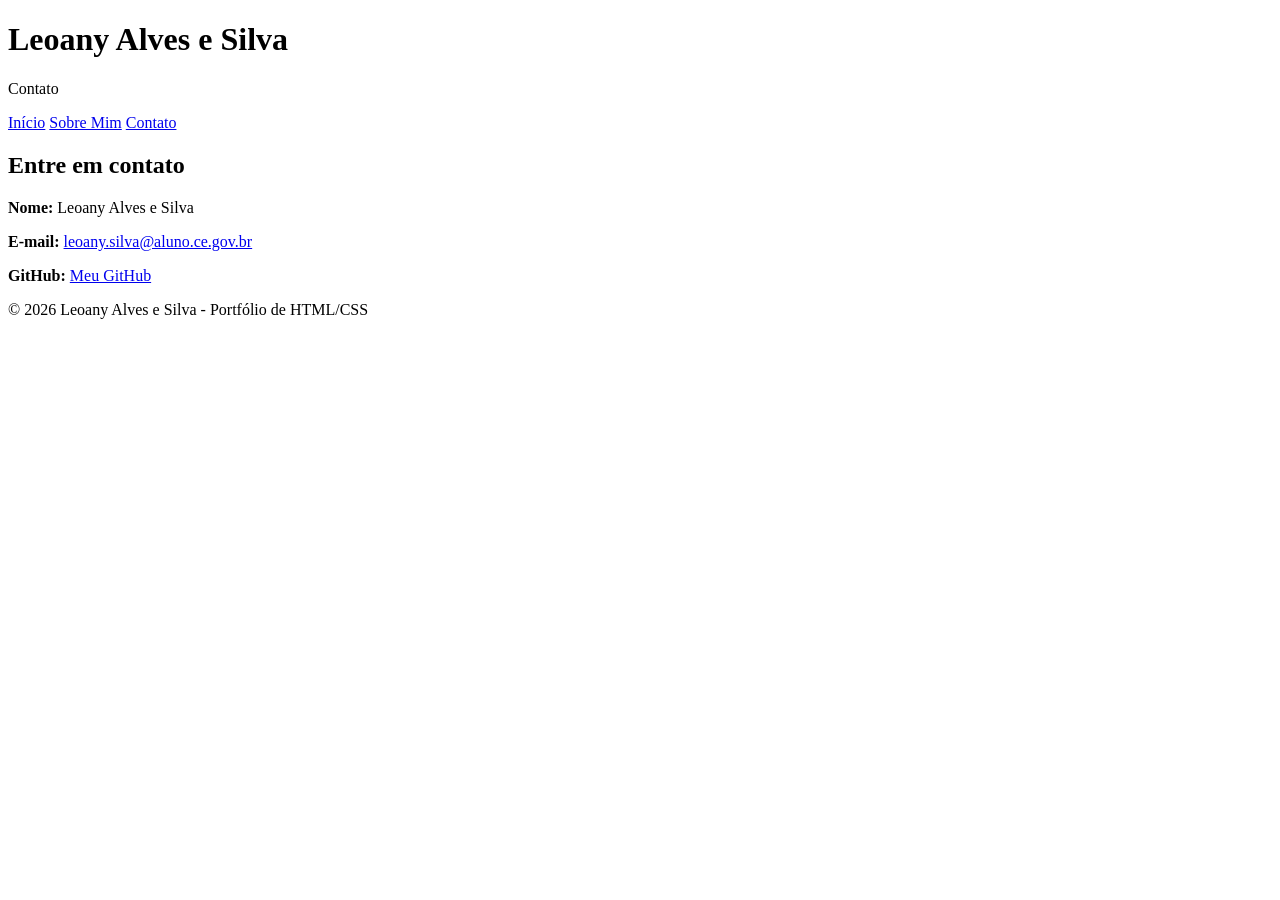
==== contato.html @ 00587df7 "Add files via upload" ====
<!DOCTYPE html>
<html lang="pt-br">
<head>
    <meta charset="UTF-8">
    <meta name="viewport" content="width=device-width, initial-scale=1.0">
    <title>Contato - Leoany Alves e Silva</title>
    <link rel="stylesheet" href="css/style.css">
</head>
<body>

    <header>
        <h1>Leoany Alves e Silva</h1>
        <p>Contato</p>

        <nav>
            <a href="index.html">Início</a>
            <a href="sobre.html">Sobre Mim</a>
            <a href="contato.html">Contato</a>
        </nav>
    </header>

    <main>
        <section class="contato">
            <h2>Entre em contato</h2>

            <p><strong>Nome:</strong> Leoany Alves e Silva</p>

            <p>
                <strong>E-mail:</strong>
                <a href="mailto:leoany.silva@aluno.ce.gov.br">
                    leoany.silva@aluno.ce.gov.br
                </a>
            </p>

            <p>
                <strong>GitHub:</strong>
                <a href="https://github.com/Leoany" target="_blank">
                    Meu GitHub
                </a>
            </p>
        </section>
    </main>

    <footer>
        <p>© 2026 Leoany Alves e Silva - Portfólio de HTML/CSS</p>
    </footer>

</body>
</html>
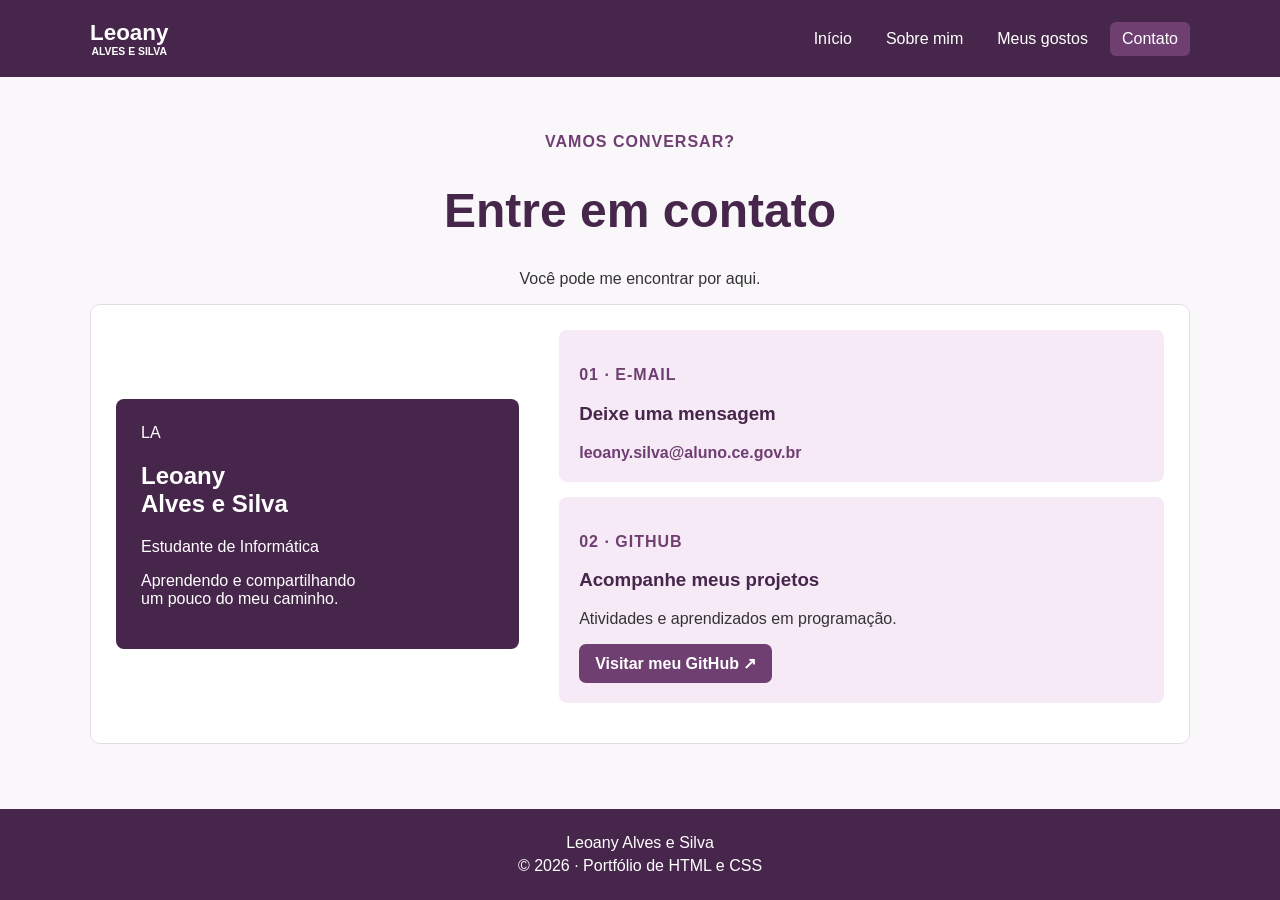
==== commit 87e566fa: "versão revisada" ====
--- a/contato.html
+++ b/contato.html
@@ -1,49 +1,61 @@
 <!DOCTYPE html>
-<html lang="pt-br">
+<html lang="pt-BR">
+
 <head>
     <meta charset="UTF-8">
     <meta name="viewport" content="width=device-width, initial-scale=1.0">
     <title>Contato - Leoany Alves e Silva</title>
     <link rel="stylesheet" href="css/style.css">
 </head>
+
 <body>
-
     <header>
-        <h1>Leoany Alves e Silva</h1>
-        <p>Contato</p>
-
-        <nav>
-            <a href="index.html">Início</a>
-            <a href="sobre.html">Sobre Mim</a>
-            <a href="contato.html">Contato</a>
-        </nav>
+        <div class="cabecalho">
+            <a class="marca" href="index.html">Leoany<span>ALVES E SILVA</span></a>
+            <nav aria-label="Menu principal">
+                <a href="index.html">Início</a>
+                <a href="sobre.html">Sobre mim</a>
+                <a href="gostos.html">Meus gostos</a>
+                <a class="ativo" href="contato.html" aria-current="page">Contato</a>
+            </nav>
+        </div>
     </header>
 
     <main>
+        <div class="titulo-pagina">
+            <p class="etiqueta">VAMOS CONVERSAR?</p>
+            <h1>Entre em contato</h1>
+            <p>Você pode me encontrar por aqui.</p>
+        </div>
+
         <section class="contato">
-            <h2>Entre em contato</h2>
-
-            <p><strong>Nome:</strong> Leoany Alves e Silva</p>
-
-            <p>
-                <strong>E-mail:</strong>
-                <a href="mailto:leoany.silva@aluno.ce.gov.br">
-                    leoany.silva@aluno.ce.gov.br
-                </a>
-            </p>
-
-            <p>
-                <strong>GitHub:</strong>
-                <a href="https://github.com/Leoany" target="_blank">
-                    Meu GitHub
-                </a>
-            </p>
+            <div class="contato-perfil">
+                <span class="monograma" aria-hidden="true">LA</span>
+                <h2>Leoany<br>Alves e Silva</h2>
+                <p>Estudante de Informática</p>
+                <p>Aprendendo e compartilhando<br>um pouco do meu caminho.</p>
+            </div>
+            <div class="contato-links">
+                <div class="contato-item">
+                    <p class="etiqueta">01 · E-MAIL</p>
+                    <h3>Deixe uma mensagem</h3>
+                    <a class="email" href="mailto:leoany.silva@aluno.ce.gov.br">leoany.silva@aluno.ce.gov.br</a>
+                </div>
+                <div class="contato-item">
+                    <p class="etiqueta">02 · GITHUB</p>
+                    <h3>Acompanhe meus projetos</h3>
+                    <p>Atividades e aprendizados em programação.</p>
+                    <a class="botao" href="https://github.com/Leoany" target="_blank" rel="noopener noreferrer">Visitar
+                        meu GitHub &nearr;</a>
+                </div>
+            </div>
         </section>
     </main>
 
     <footer>
-        <p>© 2026 Leoany Alves e Silva - Portfólio de HTML/CSS</p>
+        <p class="nome-rodape">Leoany Alves e Silva</p>
+        <p>© 2026 · Portfólio de HTML e CSS</p>
     </footer>
+</body>
 
-</body>
 </html>
--- a/css/style.css
+++ b/css/style.css
@@ -0,0 +1,242 @@
+* {
+    box-sizing: border-box;
+}
+
+body {
+    margin: 0;
+    font-family: Arial, sans-serif;
+    color: #333;
+    background: #faf7fb;
+}
+
+img {
+    max-width: 100%;
+}
+
+a {
+    text-decoration: none;
+}
+
+header,
+footer {
+    padding: 20px;
+    color: white;
+    background: #47264b;
+    text-align: center;
+}
+
+.cabecalho,
+main {
+    width: 90%;
+    max-width: 1100px;
+    margin: auto;
+}
+
+.cabecalho {
+    display: flex;
+    justify-content: space-between;
+    align-items: center;
+}
+
+.marca {
+    color: white;
+    font-size: 1.4rem;
+    font-weight: bold;
+}
+
+.marca span {
+    display: block;
+    font-size: .65rem;
+}
+
+nav {
+    display: flex;
+    gap: 10px;
+}
+
+nav a {
+    padding: 8px 12px;
+    color: white;
+    border-radius: 6px;
+}
+
+nav a:hover,
+nav .ativo {
+    background: #6f3f72;
+}
+
+main {
+    padding: 40px 0;
+}
+
+h1,
+h2,
+h3 {
+    color: #47264b;
+}
+
+h1 {
+    font-size: 3rem;
+}
+
+.etiqueta {
+    color: #6f3f72;
+    font-weight: bold;
+    letter-spacing: 1px;
+}
+
+.apresentacao,
+.sobre,
+.contato {
+    display: grid;
+    gap: 40px;
+    align-items: center;
+}
+
+.apresentacao {
+    grid-template-columns: 1fr 350px;
+    margin-bottom: 40px;
+}
+
+.sobre {
+    grid-template-columns: 350px 1fr;
+}
+
+.contato {
+    grid-template-columns: 1fr 1.5fr;
+}
+
+.retrato,
+.bloco,
+.sobre,
+.contato,
+.interesses,
+.projetos {
+    padding: 25px;
+    margin-bottom: 25px;
+    background: white;
+    border: 1px solid #e5dce7;
+    border-radius: 10px;
+}
+
+.retrato {
+    margin: 0;
+}
+
+.retrato img,
+.moldura img {
+    width: 100%;
+    height: 300px;
+    object-fit: cover;
+    border-radius: 8px;
+}
+
+.cards,
+.galeria {
+    display: grid;
+    grid-template-columns: repeat(3, 1fr);
+    gap: 15px;
+}
+
+.card {
+    padding: 20px;
+    background: #f5eaf6;
+    border-radius: 8px;
+}
+
+.botao {
+    display: inline-block;
+    padding: 10px 16px;
+    color: white;
+    background: #6f3f72;
+    border-radius: 7px;
+    font-weight: bold;
+}
+
+.link-simples {
+    margin-left: 10px;
+    color: #6f3f72;
+    font-weight: bold;
+}
+
+.titulo-pagina,
+.interesses {
+    text-align: center;
+}
+
+.lista-interesses {
+    display: flex;
+    justify-content: center;
+    gap: 10px;
+}
+
+.lista-interesses span {
+    padding: 7px 12px;
+    background: #f1e5f3;
+    color: #47264b;
+    border-radius: 20px;
+}
+
+.menu-album {
+    justify-content: center;
+    margin-bottom: 25px;
+}
+
+.moldura {
+    margin: 0;
+    padding: 8px;
+    background: white;
+    border: 1px solid #e5dce7;
+    border-radius: 8px;
+}
+
+.moldura figcaption {
+    padding: 8px;
+    color: #47264b;
+    text-align: center;
+    font-weight: bold;
+}
+
+.projetos {
+    color: white;
+    background: #47264b;
+}
+
+.projetos h2,
+.projetos p {
+    color: white;
+}
+
+.botao-claro {
+    margin-left: 8px;
+    color: #47264b;
+    background: white;
+}
+
+.contato-perfil {
+    padding: 25px;
+    color: white;
+    background: #47264b;
+    border-radius: 8px;
+}
+
+.contato-perfil h2,
+.contato-perfil p {
+    color: white;
+}
+
+.contato-item {
+    padding: 20px;
+    margin-bottom: 15px;
+    background: #f5eaf6;
+    border-radius: 8px;
+}
+
+.email {
+    color: #6f3f72;
+    font-weight: bold;
+}
+
+footer p {
+    margin: 5px;
+}
